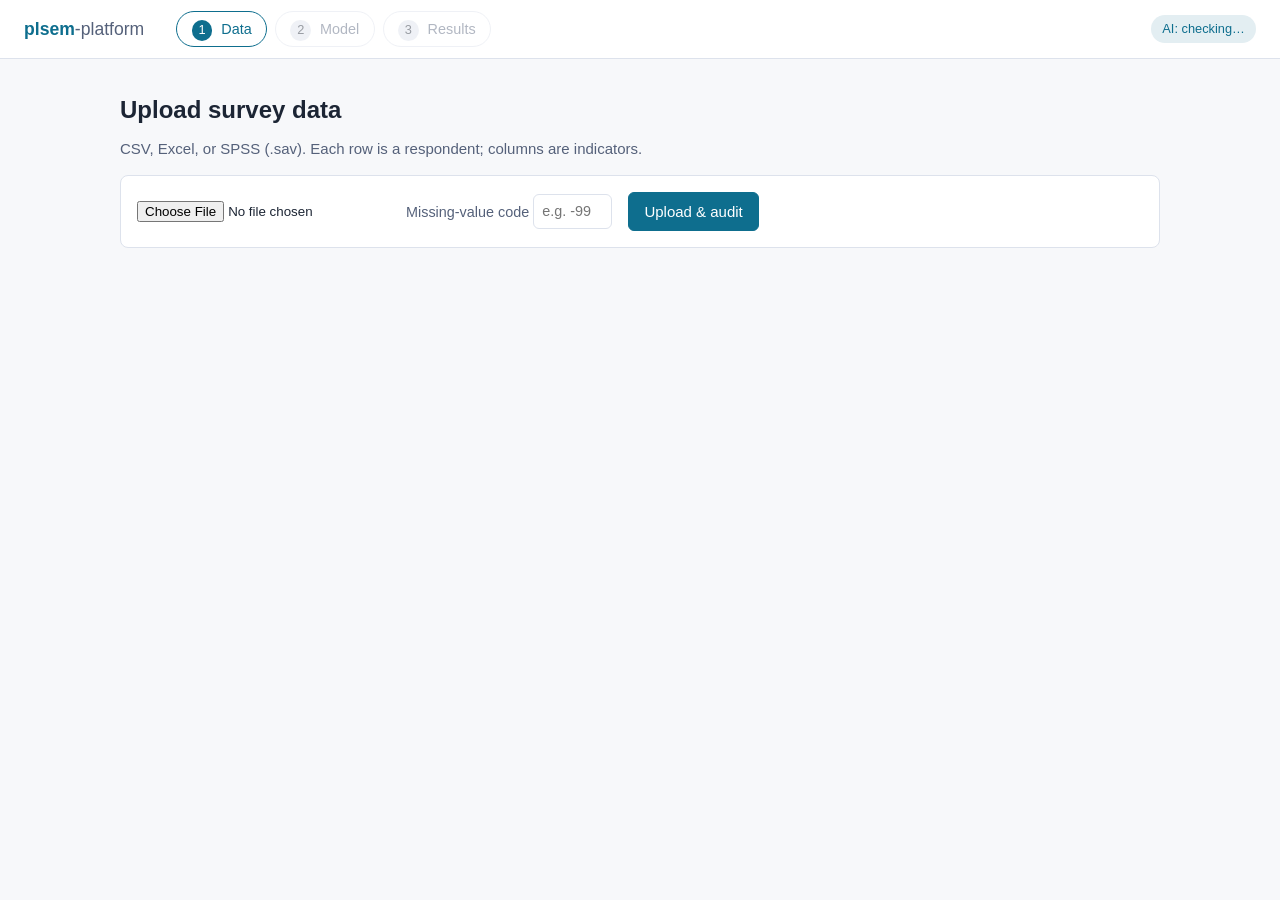
==== frontend/index.html @ 92060c92 "Completed phase 2 gaps from the blueprint" ====
<!DOCTYPE html>
<html lang="en">
<head>
<meta charset="utf-8">
<meta name="viewport" content="width=device-width, initial-scale=1">
<title>plsem-platform</title>
<link rel="stylesheet" href="style.css">
</head>
<body>
<header class="top">
  <div class="brand">plsem<span>-platform</span></div>
  <nav class="stepper">
    <button class="step active" data-step="1"><span>1</span> Data</button>
    <button class="step" data-step="2" disabled><span>2</span> Model</button>
    <button class="step" data-step="3" disabled><span>3</span> Results</button>
  </nav>
  <div id="ai-badge" class="ai-badge" title="">AI: checking…</div>
</header>

<main>
  <!-- ============ Step 1: Data ============ -->
  <section id="panel-1" class="panel">
    <h1>Upload survey data</h1>
    <p class="lead">CSV, Excel, or SPSS (.sav). Each row is a respondent; columns are indicators.</p>
    <form id="upload-form" class="card form-row">
      <input type="file" id="file-input" accept=".csv,.xlsx,.xls,.sav" required>
      <label>Missing-value code <input type="text" id="missing-code" placeholder="e.g. -99" size="6"></label>
      <button type="submit" class="primary">Upload &amp; audit</button>
    </form>
    <div id="upload-status" class="status"></div>
    <div id="data-summary" class="hidden">
      <div class="cards" id="data-cards"></div>
      <h2>Data audit</h2>
      <div id="audit-list"></div>
      <h2>Variable dictionary</h2>
      <div class="tablewrap"><table id="var-table"></table></div>
      <div class="actions"><button class="primary" id="to-model">Continue to model →</button></div>
    </div>
  </section>

  <!-- ============ Step 2: Model ============ -->
  <section id="panel-2" class="panel hidden">
    <h1>Specify the model</h1>
    <div class="toolbar">
      <button id="btn-propose" class="primary">✨ Propose model with AI</button>
      <button id="btn-example">Load example (corporate reputation)</button>
      <button id="btn-clear">Clear</button>
    </div>
    <div id="propose-status" class="status"></div>
    <div class="two-col">
      <div>
        <h2>Constructs</h2>
        <div id="construct-list"></div>
        <button id="add-construct">+ Add construct</button>
        <h2>Structural paths</h2>
        <div id="path-list"></div>
        <button id="add-path">+ Add path</button>
        <h2>Moderation <span class="hint">two-stage interaction terms</span></h2>
        <div id="interaction-list"></div>
        <button id="add-interaction">+ Add interaction</button>
      </div>
      <div>
        <h2>Path diagram</h2>
        <div class="card diagram-card"><svg id="diagram" width="100%" height="420"></svg></div>
        <div class="card run-card">
          <label>Bootstrap resamples
            <select id="nboot"><option>1000</option><option selected>5000</option><option>10000</option></select>
          </label>
          <button id="btn-run" class="primary">Run analysis</button>
          <label class="hint" title="Assumption checks (sample size 10x rule, >5% missing, straight-lining) block the run; tick to run anyway — the override is recorded with the analysis.">
            <input type="checkbox" id="override-gates"> override assumption gates
          </label>
          <div id="run-status" class="status"></div>
        </div>
      </div>
    </div>
  </section>

  <!-- ============ Step 3: Results ============ -->
  <section id="panel-3" class="panel hidden">
    <h1>Results</h1>
    <div class="cards" id="result-cards"></div>
    <div class="toolbar">
      <a id="btn-report" class="button primary" href="#" download>⬇ Report (.docx)</a>
      <button id="btn-pdf">⬇ PDF</button>
      <a id="btn-xlsx" class="button" href="#" download>⬇ Excel (.xlsx)</a>
      <a id="btn-pptx" class="button" href="#" download>⬇ Slides (.pptx)</a>
      <button id="btn-interpret">✨ Generate AI interpretation</button>
      <a id="btn-json" class="button" href="#" target="_blank">Raw results JSON</a>
    </div>
    <div id="interpret-status" class="status"></div>
    <div id="interpretation" class="hidden">
      <h2>AI interpretation</h2>
      <div id="interp-sections"></div>
    </div>
    <h2>Hypotheses</h2>
    <div class="tablewrap"><table id="hyp-table"></table></div>
    <div id="mediation-block" class="hidden">
      <h3>Mediation — specific indirect effects <span class="hint">Zhao et al. (2010)</span></h3>
      <div class="tablewrap"><table id="med-table"></table></div>
    </div>
    <div id="slopes-block" class="hidden">
      <h3>Simple slopes <span class="hint">moderation probing, ±1 SD of the moderator</span></h3>
      <div class="card diagram-card chart-card">
        <svg id="slopes-plot" width="100%" height="330"></svg>
      </div>
    </div>
    <h2>Measurement model</h2>
    <div class="tablewrap"><table id="rel-table"></table></div>
    <h3>Discriminant validity (HTMT)</h3>
    <div class="tablewrap"><table id="htmt-table"></table></div>
    <h2>Structural model</h2>
    <div class="tablewrap"><table id="struct-table"></table></div>
    <div id="ipma-block" class="hidden">
      <h2>Importance–performance map <span class="hint">IPMA, Ringle &amp; Sarstedt (2016)</span></h2>
      <p class="hint" id="ipma-note"></p>
      <div class="card diagram-card chart-card">
        <svg id="ipma-map" width="100%" height="380"></svg>
        <div id="ipma-tip" class="chart-tip hidden"></div>
      </div>
      <div class="tablewrap"><table id="ipma-table"></table></div>
    </div>
    <div id="mga-panel" class="hidden">
      <h2>Multi-group analysis <span class="hint">MICOM-gated, Henseler et al. (2016)</span></h2>
      <div class="card form-row">
        <label>Grouping variable <select id="mga-var"></select></label>
        <label>Group A <select id="mga-a"></select></label>
        <label>Group B <select id="mga-b"></select></label>
        <label>Permutations
          <select id="mga-nperm"><option>500</option><option selected>1000</option><option>5000</option></select>
        </label>
        <button id="btn-mga" class="primary">Compare groups</button>
      </div>
      <div id="mga-status" class="status"></div>
      <div id="mga-results" class="hidden">
        <p id="mga-verdict"></p>
        <h3>MICOM — compositional invariance (step 2)</h3>
        <div class="tablewrap"><table id="micom2-table"></table></div>
        <h3>MICOM — equality of means and variances (step 3)</h3>
        <div class="tablewrap"><table id="micom3-table"></table></div>
        <h3>Path differences</h3>
        <div class="tablewrap"><table id="mga-path-table"></table></div>
      </div>
    </div>
    <div id="chat-block" class="hidden">
      <h2>Research assistant <span class="hint">grounded in this analysis only</span></h2>
      <div id="chat-log" class="card chat-log"></div>
      <form id="chat-form" class="form-row">
        <input type="text" id="chat-input" placeholder="Ask about a result, a threshold, what to fix…" size="60">
        <button type="submit" class="primary">Send</button>
      </form>
      <div id="chat-status" class="status"></div>
    </div>
  </section>
</main>
<script src="app.js"></script>
</body>
</html>
---- frontend/style.css ----
:root {
  --ground: #f7f8fa;
  --surface: #ffffff;
  --ink: #1c2534;
  --ink-soft: #55617a;
  --line: #dde2ec;
  --accent: #0e6e8e;
  --accent-soft: #e3eef2;
  --pass: #2e7d4f;
  --pass-soft: #e2f2e9;
  --review: #9a6a0b;
  --review-soft: #f6eedc;
  --fail: #b3373c;
  --fail-soft: #f9e5e6;
}
* { box-sizing: border-box; }
body {
  margin: 0;
  font-family: -apple-system, "Segoe UI", Roboto, sans-serif;
  background: var(--ground);
  color: var(--ink);
  font-size: 15px;
  line-height: 1.55;
}
header.top {
  display: flex; align-items: center; gap: 2rem;
  padding: 0.7rem 1.5rem;
  background: var(--surface);
  border-bottom: 1px solid var(--line);
  position: sticky; top: 0; z-index: 10;
}
.brand { font-weight: 700; font-size: 1.1rem; color: var(--accent); }
.brand span { color: var(--ink-soft); font-weight: 400; }
.stepper { display: flex; gap: 0.5rem; flex: 1; }
.step {
  border: 1px solid var(--line); background: var(--surface); color: var(--ink-soft);
  border-radius: 999px; padding: 0.35rem 0.9rem; cursor: pointer; font-size: 0.9rem;
}
.step span {
  display: inline-block; width: 1.3rem; height: 1.3rem; border-radius: 50%;
  background: var(--line); color: var(--ink); text-align: center; line-height: 1.3rem;
  font-size: 0.8rem; margin-right: 0.3rem;
}
.step.active { border-color: var(--accent); color: var(--accent); }
.step.active span { background: var(--accent); color: #fff; }
.step:disabled { opacity: 0.45; cursor: default; }
.ai-badge { font-size: 0.8rem; padding: 0.25rem 0.7rem; border-radius: 999px; background: var(--accent-soft); color: var(--accent); }
.ai-badge.off { background: var(--review-soft); color: var(--review); }

main { max-width: 68rem; margin: 0 auto; padding: 1.5rem; }
.panel h1 { font-size: 1.5rem; margin: 0.5rem 0; }
.panel h2 { font-size: 1.1rem; margin: 1.5rem 0 0.5rem; }
.panel h3 { font-size: 0.95rem; margin: 1rem 0 0.4rem; color: var(--ink-soft); }
.lead { color: var(--ink-soft); margin-top: 0; }
.hidden { display: none !important; }

.card {
  background: var(--surface); border: 1px solid var(--line);
  border-radius: 8px; padding: 1rem;
}
.form-row { display: flex; gap: 1rem; align-items: center; flex-wrap: wrap; }
.form-row label { color: var(--ink-soft); font-size: 0.9rem; }
input[type="text"], select {
  border: 1px solid var(--line); border-radius: 6px; padding: 0.35rem 0.5rem;
  font: inherit; background: var(--surface);
}
button, .button {
  border: 1px solid var(--line); background: var(--surface); color: var(--ink);
  border-radius: 6px; padding: 0.45rem 0.95rem; font: inherit; cursor: pointer;
  text-decoration: none; display: inline-block;
}
button:hover, .button:hover { border-color: var(--accent); }
.primary { background: var(--accent); border-color: var(--accent); color: #fff; }
.primary:hover { filter: brightness(1.08); }
.toolbar { display: flex; gap: 0.6rem; margin: 0.8rem 0; flex-wrap: wrap; }
.actions { margin-top: 1.2rem; }
.status { margin: 0.6rem 0; font-size: 0.9rem; color: var(--ink-soft); min-height: 1.2em; }
.status.error { color: var(--fail); }

.cards { display: flex; gap: 0.8rem; flex-wrap: wrap; margin: 1rem 0; }
.stat {
  background: var(--surface); border: 1px solid var(--line); border-radius: 8px;
  padding: 0.7rem 1.1rem; min-width: 8.5rem;
}
.stat .v { font-size: 1.5rem; font-weight: 700; font-variant-numeric: tabular-nums; }
.stat .l { font-size: 0.78rem; color: var(--ink-soft); text-transform: uppercase; letter-spacing: 0.06em; }
.stat.good .v { color: var(--pass); }
.stat.warn .v { color: var(--review); }
.stat.bad .v { color: var(--fail); }

.tablewrap { overflow-x: auto; background: var(--surface); border: 1px solid var(--line); border-radius: 8px; }
table { border-collapse: collapse; width: 100%; font-size: 0.88rem; }
th, td { text-align: left; padding: 0.45rem 0.8rem; border-bottom: 1px solid var(--line); white-space: nowrap; }
tr:last-child td { border-bottom: none; }
th { font-size: 0.72rem; text-transform: uppercase; letter-spacing: 0.07em; color: var(--ink-soft); background: var(--ground); }
td { font-variant-numeric: tabular-nums; }

.badge {
  display: inline-block; padding: 0.1rem 0.55rem; border-radius: 999px;
  font-size: 0.75rem; font-weight: 600;
}
.badge.pass, .badge.supported, .badge.ok { background: var(--pass-soft); color: var(--pass); }
.badge.review, .badge.warning { background: var(--review-soft); color: var(--review); }
.badge.fail, .badge.not-supported { background: var(--fail-soft); color: var(--fail); }
.badge.info, .badge.neutral { background: var(--accent-soft); color: var(--accent); }

.audit-item {
  background: var(--surface); border: 1px solid var(--line); border-left: 3px solid var(--accent);
  border-radius: 0 6px 6px 0; padding: 0.55rem 0.9rem; margin: 0.4rem 0; font-size: 0.9rem;
}
.audit-item.warning { border-left-color: var(--review); }

.two-col { display: grid; grid-template-columns: 1fr 1.1fr; gap: 1.5rem; }
@media (max-width: 900px) { .two-col { grid-template-columns: 1fr; } }

.construct-row, .path-row {
  display: flex; gap: 0.5rem; align-items: flex-start; flex-wrap: wrap;
  background: var(--surface); border: 1px solid var(--line); border-radius: 8px;
  padding: 0.6rem; margin: 0.45rem 0;
}
.construct-row input[type="text"] { width: 6.5rem; font-weight: 600; }
.construct-row select.items { min-width: 12rem; min-height: 4.5rem; }
.path-row select { min-width: 7rem; }
.rm { border: none; background: none; color: var(--fail); cursor: pointer; font-size: 1rem; padding: 0.2rem 0.4rem; }

.hint { font-size: 0.75rem; font-weight: 400; color: var(--ink-soft); margin-left: 0.4rem; }

.interp-card { margin: 0.6rem 0; }
.interp-card h3 { margin: 0 0 0.4rem; color: var(--accent); }
.interp-card p { margin: 0.4rem 0; max-width: 60rem; }

.diagram-card { padding: 0.4rem; }
.run-card { margin-top: 1rem; display: flex; gap: 1rem; align-items: center; flex-wrap: wrap; }
#diagram .node ellipse { fill: var(--accent-soft); stroke: var(--accent); }
#diagram .node.formative ellipse,
#diagram .node.higher_order_formative ellipse { fill: #fff; stroke-dasharray: 4 3; }
#diagram .node.higher_order_reflective ellipse,
#diagram .node.higher_order_formative ellipse { stroke-width: 2.5; }
#diagram .node.interaction ellipse { fill: #fdf3e3; stroke: #c98a2b; stroke-dasharray: 2 3; }
#diagram .node text { font-size: 12px; font-weight: 600; fill: var(--ink); }
#diagram .edge { stroke: var(--ink-soft); fill: none; marker-end: url(#arrow); }

/* IPMA priority map */
.chart-card { position: relative; }
#ipma-map .ipma-dot { fill: #0c7fa8; stroke: var(--surface); stroke-width: 2; cursor: pointer; }
#ipma-map .ipma-label { font-size: 11.5px; font-weight: 600; fill: var(--ink); }
#ipma-map .axis { stroke: var(--line); fill: none; }
#ipma-map .tick { font-size: 10.5px; fill: var(--ink-soft); }
#ipma-map .axis-title { font-size: 11px; fill: var(--ink-soft); }
#ipma-map .quadrant { stroke: var(--line); stroke-dasharray: 4 4; }
#ipma-map .quadrant-caption { font-size: 10.5px; fill: var(--ink-soft); font-style: italic; }
.chart-tip {
  position: absolute; pointer-events: none; background: var(--ink); color: #fff;
  font-size: 0.75rem; line-height: 1.35; padding: 0.35rem 0.55rem; border-radius: 6px;
  max-width: 15rem; z-index: 10;
}

/* Simple slopes + research chat */
#slopes-plot .slope-label { font-size: 11.5px; font-weight: 600; }
.chat-log { max-height: 22rem; overflow-y: auto; padding: 0.8rem; }
.chat-msg { margin: 0.4rem 0; padding: 0.5rem 0.8rem; border-radius: 10px; max-width: 46rem; line-height: 1.45; }
.chat-msg.user { background: var(--accent-soft); margin-left: auto; text-align: right; }
.chat-msg.assistant { background: var(--ground); border: 1px solid var(--line); }
.run-card label.hint input { vertical-align: -2px; }
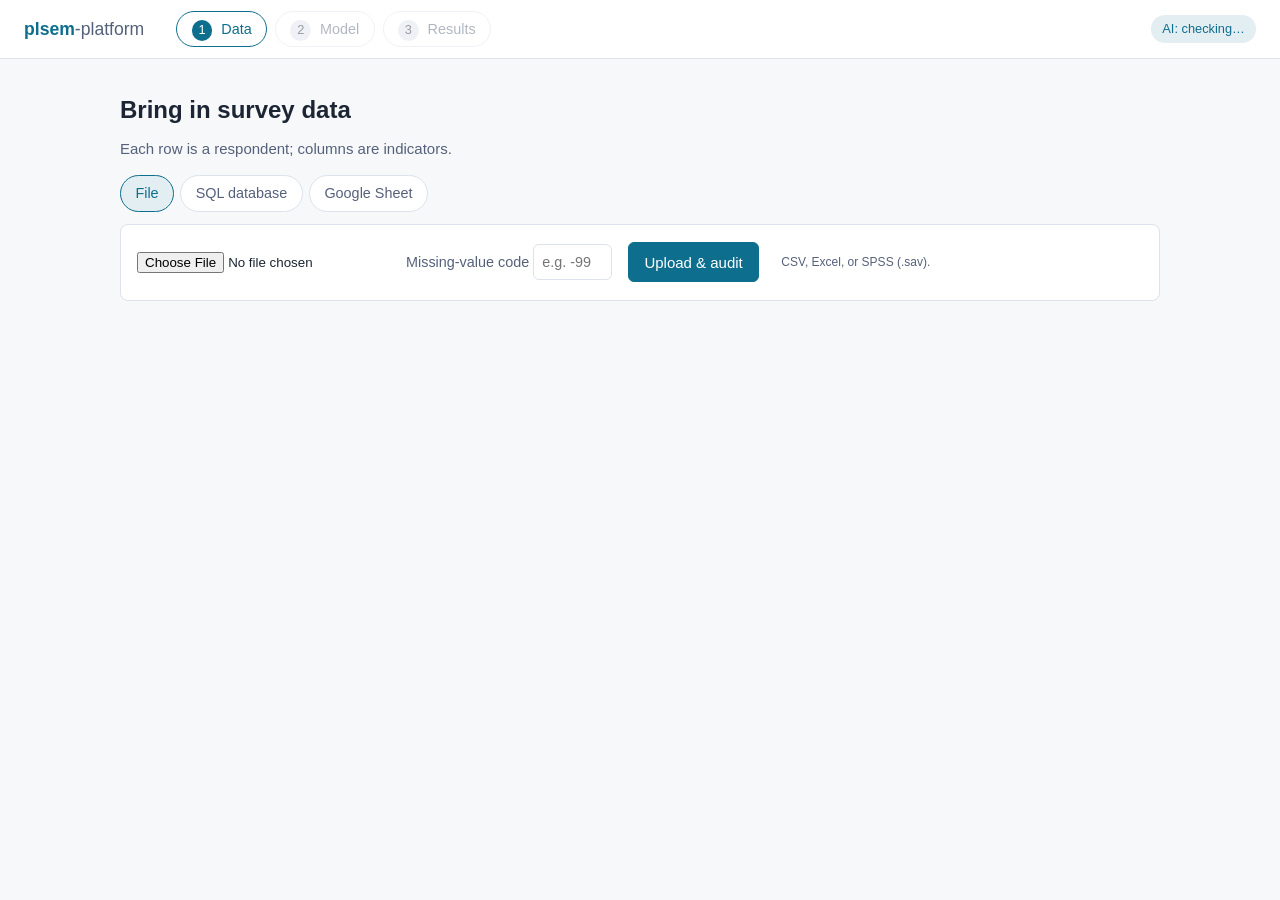
==== commit 5359ecb2: "Added connectors to the webapp as part of phase 3" ====
--- a/frontend/index.html
+++ b/frontend/index.html
@@ -20,12 +20,44 @@
 <main>
   <!-- ============ Step 1: Data ============ -->
   <section id="panel-1" class="panel">
-    <h1>Upload survey data</h1>
-    <p class="lead">CSV, Excel, or SPSS (.sav). Each row is a respondent; columns are indicators.</p>
-    <form id="upload-form" class="card form-row">
+    <h1>Bring in survey data</h1>
+    <p class="lead">Each row is a respondent; columns are indicators.</p>
+    <div class="source-tabs" role="tablist">
+      <button class="source-tab active" data-source="file">File</button>
+      <button class="source-tab" data-source="sql">SQL database</button>
+      <button class="source-tab" data-source="gsheet">Google Sheet</button>
+    </div>
+
+    <form id="upload-form" class="card form-row source-panel" data-source="file">
       <input type="file" id="file-input" accept=".csv,.xlsx,.xls,.sav" required>
       <label>Missing-value code <input type="text" id="missing-code" placeholder="e.g. -99" size="6"></label>
       <button type="submit" class="primary">Upload &amp; audit</button>
+      <p class="hint">CSV, Excel, or SPSS (.sav).</p>
+    </form>
+
+    <form id="sql-form" class="card form-col source-panel hidden" data-source="sql">
+      <label>Database URL (SQLAlchemy DSN)
+        <input type="text" id="sql-dsn" placeholder="postgresql+psycopg://user:pw@host:5432/dbname" required>
+      </label>
+      <label>SELECT query
+        <textarea id="sql-query" rows="3" placeholder="SELECT * FROM survey_responses" required></textarea>
+      </label>
+      <div class="form-row">
+        <label>Missing-value code <input type="text" id="sql-missing" placeholder="e.g. -99" size="6"></label>
+        <button type="submit" class="primary">Run query &amp; audit</button>
+      </div>
+      <p class="hint">Read-only: a single SELECT is run verbatim. Use a read-only account; the DSN is not stored after ingestion.</p>
+    </form>
+
+    <form id="gsheet-form" class="card form-col source-panel hidden" data-source="gsheet">
+      <label>Google Sheet URL
+        <input type="text" id="gsheet-url" placeholder="https://docs.google.com/spreadsheets/d/…/edit#gid=0" required>
+      </label>
+      <div class="form-row">
+        <label>Missing-value code <input type="text" id="gsheet-missing" placeholder="e.g. -99" size="6"></label>
+        <button type="submit" class="primary">Import &amp; audit</button>
+      </div>
+      <p class="hint">Set sharing to “Anyone with the link” (Viewer). The tab is taken from the URL’s gid.</p>
     </form>
     <div id="upload-status" class="status"></div>
     <div id="data-summary" class="hidden">
--- a/frontend/style.css
+++ b/frontend/style.css
@@ -60,6 +60,21 @@
 }
 .form-row { display: flex; gap: 1rem; align-items: center; flex-wrap: wrap; }
 .form-row label { color: var(--ink-soft); font-size: 0.9rem; }
+
+/* Data-source tabs (file / SQL / Google Sheet) */
+.source-tabs { display: flex; gap: 0.4rem; margin-bottom: 0.75rem; }
+.source-tab {
+  border: 1px solid var(--line); background: var(--surface); color: var(--ink-soft);
+  padding: 0.4rem 0.9rem; border-radius: 999px; cursor: pointer; font-size: 0.9rem;
+}
+.source-tab.active { border-color: var(--accent); color: var(--accent); background: var(--accent-soft); }
+.form-col { display: flex; flex-direction: column; gap: 0.75rem; align-items: stretch; }
+.form-col > label { display: flex; flex-direction: column; gap: 0.3rem; color: var(--ink-soft); font-size: 0.9rem; }
+.form-col input[type="text"], .form-col textarea {
+  width: 100%; border: 1px solid var(--line); border-radius: 6px; padding: 0.35rem 0.5rem;
+  font-family: inherit; font-size: 0.9rem;
+}
+.form-col textarea { font-family: ui-monospace, SFMono-Regular, Menlo, monospace; resize: vertical; }
 input[type="text"], select {
   border: 1px solid var(--line); border-radius: 6px; padding: 0.35rem 0.5rem;
   font: inherit; background: var(--surface);
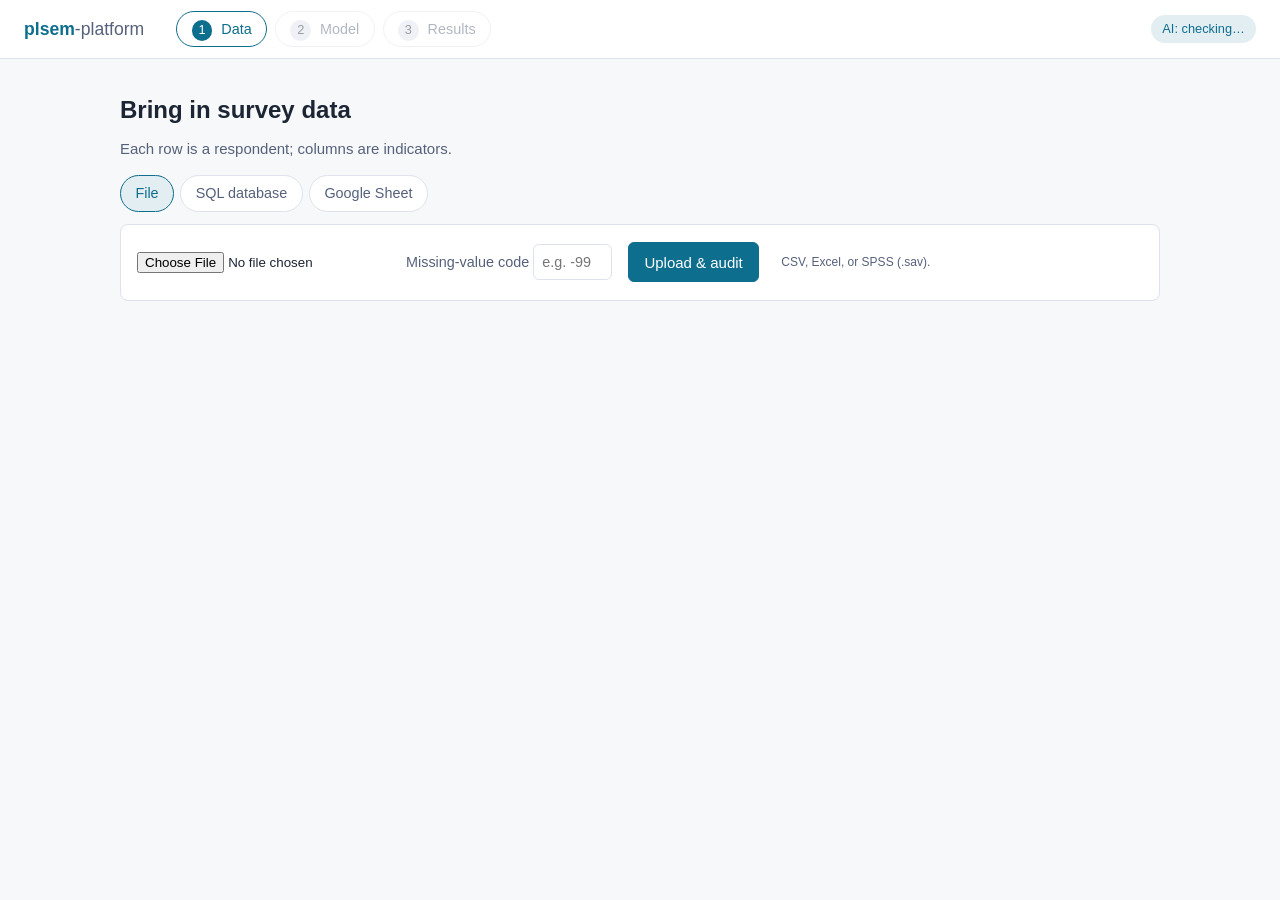
==== commit 76afaff8: "Built a publishing assistant with phase 4" ====
--- a/frontend/index.html
+++ b/frontend/index.html
@@ -183,6 +183,60 @@
       </form>
       <div id="chat-status" class="status"></div>
     </div>
+
+    <h2>Literature <span class="hint">candidate references per hypothesis (Crossref)</span></h2>
+    <div class="card">
+      <div class="form-row">
+        <button id="btn-citations">🔎 Find supporting literature</button>
+        <div id="citations-status" class="status"></div>
+      </div>
+      <div id="citations-list"></div>
+    </div>
+
+    <h2>Publishing assistant <span class="hint">reviewer-anticipation checks &amp; a submission draft</span></h2>
+    <div class="card">
+      <div class="form-row">
+        <button id="btn-reviewer">🛡 Anticipate reviewer concerns</button>
+        <div id="reviewer-status" class="status"></div>
+      </div>
+      <div id="reviewer-summary" class="hidden"></div>
+      <div id="reviewer-list"></div>
+      <div id="publish-draft" class="hidden">
+        <div class="form-col">
+          <label>Study description <span class="hint">optional — sharpens the abstract</span>
+            <textarea id="pub-study" rows="2" placeholder="One or two sentences on the study, sample, and aim"></textarea>
+          </label>
+          <div class="form-row">
+            <label>Target outlet <input type="text" id="pub-journal" placeholder="e.g. Journal of Business Research" size="26"></label>
+            <label>Mode
+              <select id="pub-mode">
+                <option value="journal">Journal article</option>
+                <option value="thesis">Thesis / dissertation</option>
+              </select>
+            </label>
+            <button id="btn-manuscript" class="primary">✨ Draft submission front matter</button>
+            <div id="manuscript-status" class="status"></div>
+          </div>
+        </div>
+        <div id="manuscript" class="hidden"></div>
+      </div>
+    </div>
+
+    <h2>Share &amp; collaborate</h2>
+    <div class="card">
+      <div class="form-row">
+        <label>Access
+          <select id="share-scope">
+            <option value="view">View only</option>
+            <option value="comment">View &amp; comment</option>
+          </select>
+        </label>
+        <label>Label <input type="text" id="share-label" placeholder="e.g. thesis committee" size="20"></label>
+        <button id="btn-share" class="primary">Create share link</button>
+        <div id="share-status" class="status"></div>
+      </div>
+      <div id="share-list"></div>
+    </div>
   </section>
 </main>
 <script src="app.js"></script>
--- a/frontend/style.css
+++ b/frontend/style.css
@@ -170,6 +170,38 @@
   max-width: 15rem; z-index: 10;
 }
 
+/* Literature citations */
+.citation-group { margin: 0.6rem 0 0.9rem; }
+.citation-group h4 { margin: 0 0 0.35rem; font-size: 0.95rem; }
+.ref { padding: 0.35rem 0; border-top: 1px solid var(--line); }
+.ref-title { font-size: 0.9rem; }
+
+/* Publishing assistant */
+#reviewer-summary { margin: 0.6rem 0; }
+.concern { border: 1px solid var(--line); border-left-width: 3px; border-radius: 6px;
+  padding: 0.6rem 0.75rem; margin: 0.5rem 0; background: var(--surface); }
+.concern-high { border-left-color: var(--fail); }
+.concern-medium { border-left-color: var(--review); }
+.concern-low, .concern-info { border-left-color: var(--line); }
+.concern-head { display: flex; align-items: center; gap: 0.5rem; margin-bottom: 0.3rem; }
+.concern-area { font-size: 0.8rem; color: var(--ink-soft); text-transform: capitalize; }
+.concern-text { margin: 0.2rem 0; }
+.concern-fix { margin: 0.3rem 0 0; font-size: 0.9rem; }
+.sev-badge { font-size: 0.72rem; font-weight: 600; padding: 0.15rem 0.55rem; border-radius: 999px; }
+.sev-high { background: var(--fail-soft); color: var(--fail); }
+.sev-medium { background: var(--review-soft); color: var(--review); }
+.sev-low, .sev-info { background: var(--accent-soft); color: var(--accent); }
+#publish-draft { margin-top: 0.9rem; border-top: 1px solid var(--line); padding-top: 0.9rem; }
+#manuscript h4 { margin: 0.9rem 0 0.3rem; font-size: 0.92rem; color: var(--ink-soft); }
+#manuscript ul { margin: 0.2rem 0; padding-left: 1.2rem; }
+
+/* Share & collaborate */
+.share-table { width: 100%; margin-top: 0.6rem; font-size: 0.88rem; }
+.share-table td a { font-family: ui-monospace, SFMono-Regular, Menlo, monospace; }
+.copy-share, .revoke-share { font-size: 0.8rem; padding: 0.2rem 0.5rem; margin-left: 0.3rem; }
+.shared-tag { margin-left: auto; font-size: 0.85rem; color: var(--ink-soft);
+  background: var(--accent-soft); padding: 0.25rem 0.7rem; border-radius: 999px; }
+
 /* Simple slopes + research chat */
 #slopes-plot .slope-label { font-size: 11.5px; font-weight: 600; }
 .chat-log { max-height: 22rem; overflow-y: auto; padding: 0.8rem; }
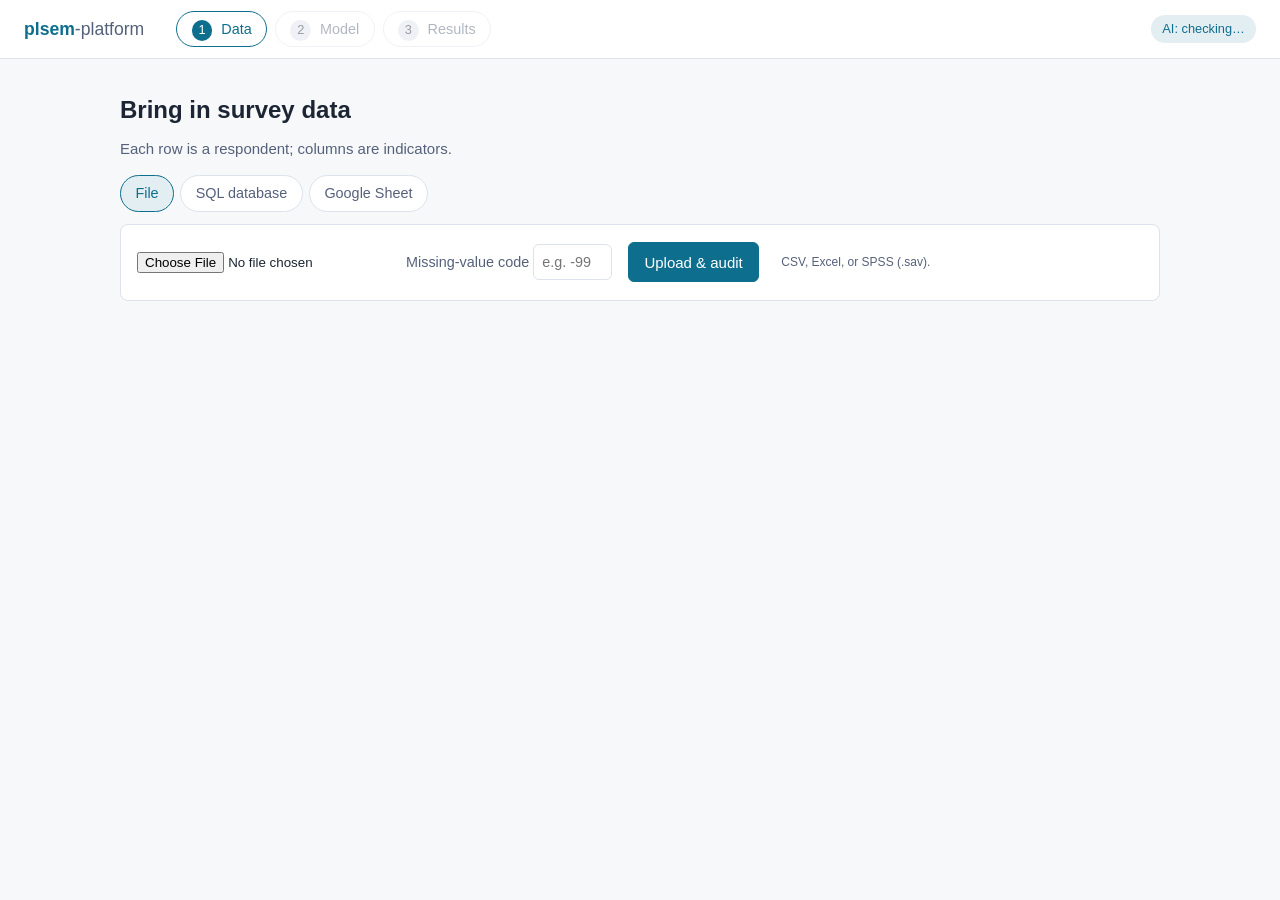
==== commit 097808be: "added a loading indicator" ====
--- a/frontend/index.html
+++ b/frontend/index.html
@@ -96,7 +96,7 @@
         <div class="card diagram-card"><svg id="diagram" width="100%" height="420"></svg></div>
         <div class="card run-card">
           <label>Bootstrap resamples
-            <select id="nboot"><option>1000</option><option selected>5000</option><option>10000</option></select>
+            <select id="nboot"><option selected>1000</option><option>5000</option><option>10000</option></select>
           </label>
           <button id="btn-run" class="primary">Run analysis</button>
           <label class="hint" title="Assumption checks (sample size 10x rule, >5% missing, straight-lining) block the run; tick to run anyway — the override is recorded with the analysis.">
--- a/frontend/style.css
+++ b/frontend/style.css
@@ -91,6 +91,12 @@
 .actions { margin-top: 1.2rem; }
 .status { margin: 0.6rem 0; font-size: 0.9rem; color: var(--ink-soft); min-height: 1.2em; }
 .status.error { color: var(--fail); }
+.spinner { display: inline-block; width: 0.85em; height: 0.85em; margin-right: 0.5em;
+  vertical-align: -0.1em; border: 2px solid var(--accent-soft); border-top-color: var(--accent);
+  border-radius: 50%; animation: spin 0.7s linear infinite; }
+@keyframes spin { to { transform: rotate(360deg); } }
+/* Also pulse the primary button while an action is in flight. */
+button.primary:disabled { opacity: 0.7; cursor: progress; }
 
 .cards { display: flex; gap: 0.8rem; flex-wrap: wrap; margin: 1rem 0; }
 .stat {
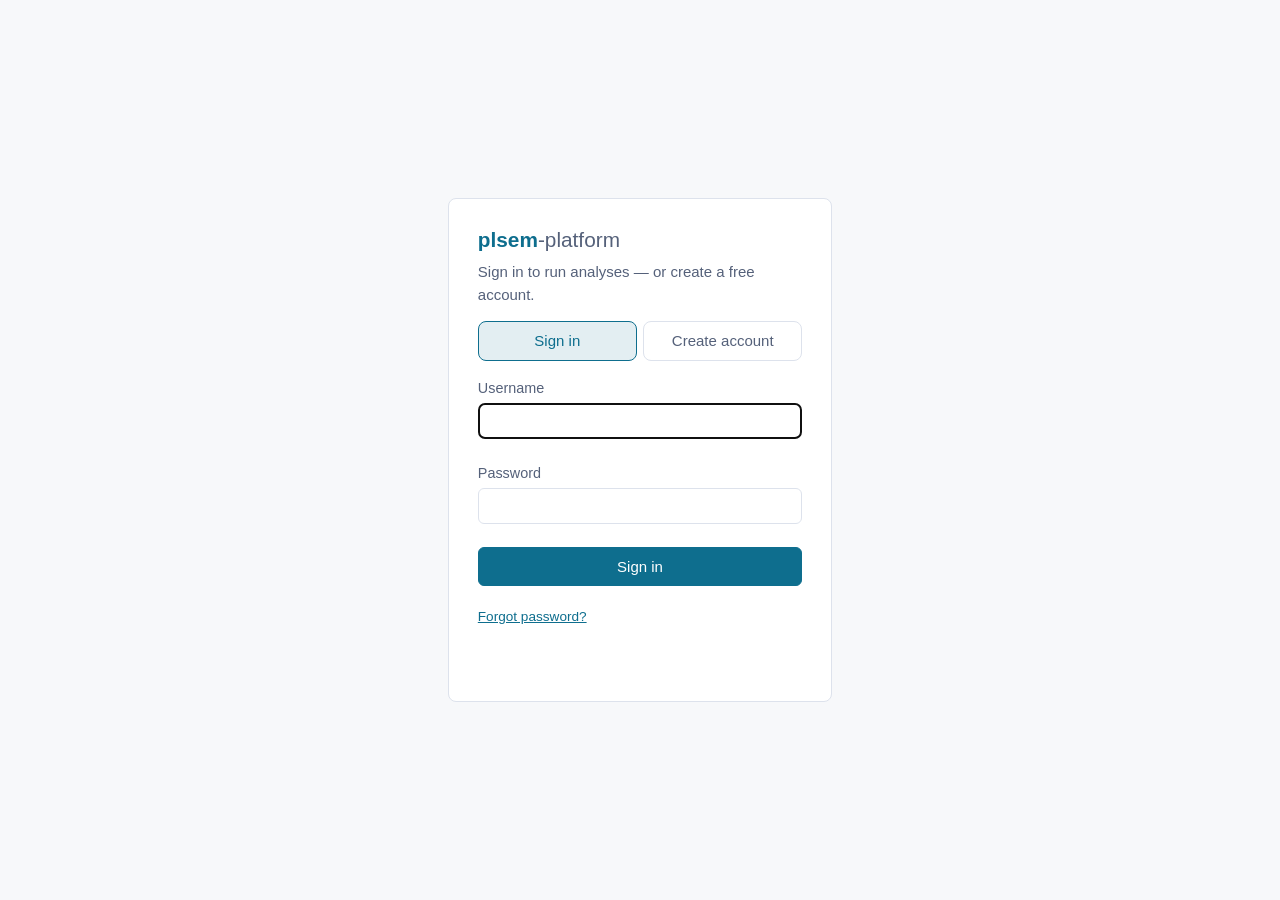
==== commit f853823b: "added google authentication and user accounts" ====
--- a/frontend/index.html
+++ b/frontend/index.html
@@ -15,7 +15,45 @@
     <button class="step" data-step="3" disabled><span>3</span> Results</button>
   </nav>
   <div id="ai-badge" class="ai-badge" title="">AI: checking…</div>
+  <div id="user-chip" class="user-chip hidden">
+    <span id="user-name"></span>
+    <button id="btn-logout" title="Sign out">Sign out</button>
+  </div>
 </header>
+
+<!-- ============ Login / signup (shown until a session exists) ============ -->
+<div id="auth-overlay" class="auth-overlay hidden">
+  <div class="auth-card card">
+    <div class="brand">plsem<span>-platform</span></div>
+    <p class="lead">Sign in to run analyses — or create a free account.</p>
+    <a id="auth-google" class="button google-btn hidden" href="/api/auth/google">
+      <svg viewBox="0 0 24 24" width="18" height="18" aria-hidden="true"><path fill="#4285F4" d="M23.5 12.3c0-.9-.1-1.5-.3-2.2H12v4.1h6.5c-.1 1.1-.8 2.7-2.4 3.8l3.7 2.9c2.3-2.1 3.7-5.1 3.7-8.6z"/><path fill="#34A853" d="M12 24c3.2 0 6-1.1 7.9-2.9l-3.7-2.9c-1 .7-2.4 1.2-4.2 1.2-3.2 0-6-2.1-6.9-5.1l-3.9 3C3.2 21.3 7.3 24 12 24z"/><path fill="#FBBC05" d="M5.1 14.3a7.3 7.3 0 0 1 0-4.6l-3.9-3a12 12 0 0 0 0 10.6l3.9-3z"/><path fill="#EA4335" d="M12 4.7c1.8 0 3 .8 3.7 1.4l3.3-3.2C17 1.1 15.2 0 12 0 7.3 0 3.2 2.7 1.2 6.7l3.9 3c.9-3 3.7-5 6.9-5z"/></svg>
+      Continue with Google
+    </a>
+    <div id="auth-divider" class="auth-divider hidden">or</div>
+    <div class="auth-tabs" role="tablist">
+      <button id="auth-tab-login" class="auth-tab active" type="button">Sign in</button>
+      <button id="auth-tab-register" class="auth-tab" type="button">Create account</button>
+    </div>
+    <form id="auth-form" class="form-col">
+      <label id="auth-username-label">Username
+        <input type="text" id="auth-username" autocomplete="username" required
+               minlength="3" maxlength="32" pattern="[A-Za-z0-9][A-Za-z0-9._\-]*"
+               title="letters, digits, dots, dashes, underscores">
+      </label>
+      <label id="auth-email-label" class="hidden">Email
+        <input type="email" id="auth-email" autocomplete="email" maxlength="254" disabled>
+      </label>
+      <label id="auth-password-label">Password
+        <input type="password" id="auth-password" autocomplete="current-password"
+               required minlength="8">
+      </label>
+      <button type="submit" class="primary" id="auth-submit">Sign in</button>
+      <button type="button" id="auth-forgot" class="linklike">Forgot password?</button>
+      <div id="auth-status" class="status"></div>
+    </form>
+  </div>
+</div>
 
 <main>
   <!-- ============ Step 1: Data ============ -->
@@ -116,7 +154,6 @@
       <a id="btn-report" class="button primary" href="#" download>⬇ Report (.docx)</a>
       <button id="btn-pdf">⬇ PDF</button>
       <a id="btn-xlsx" class="button" href="#" download>⬇ Excel (.xlsx)</a>
-      <a id="btn-pptx" class="button" href="#" download>⬇ Slides (.pptx)</a>
       <button id="btn-interpret">✨ Generate AI interpretation</button>
       <a id="btn-json" class="button" href="#" target="_blank">Raw results JSON</a>
     </div>
--- a/frontend/style.css
+++ b/frontend/style.css
@@ -70,12 +70,13 @@
 .source-tab.active { border-color: var(--accent); color: var(--accent); background: var(--accent-soft); }
 .form-col { display: flex; flex-direction: column; gap: 0.75rem; align-items: stretch; }
 .form-col > label { display: flex; flex-direction: column; gap: 0.3rem; color: var(--ink-soft); font-size: 0.9rem; }
-.form-col input[type="text"], .form-col textarea {
+.form-col input[type="text"], .form-col input[type="email"], .form-col input[type="password"],
+.form-col textarea {
   width: 100%; border: 1px solid var(--line); border-radius: 6px; padding: 0.35rem 0.5rem;
   font-family: inherit; font-size: 0.9rem;
 }
 .form-col textarea { font-family: ui-monospace, SFMono-Regular, Menlo, monospace; resize: vertical; }
-input[type="text"], select {
+input[type="text"], input[type="email"], input[type="password"], select {
   border: 1px solid var(--line); border-radius: 6px; padding: 0.35rem 0.5rem;
   font: inherit; background: var(--surface);
 }
@@ -215,3 +216,41 @@
 .chat-msg.user { background: var(--accent-soft); margin-left: auto; text-align: right; }
 .chat-msg.assistant { background: var(--ground); border: 1px solid var(--line); }
 .run-card label.hint input { vertical-align: -2px; }
+
+/* ------------------------------ auth ------------------------------ */
+.auth-overlay {
+  position: fixed; inset: 0; z-index: 50;
+  background: var(--ground);
+  display: flex; align-items: center; justify-content: center;
+}
+.auth-card { width: min(24rem, 92vw); padding: 1.6rem 1.8rem; }
+.auth-card .brand { font-size: 1.3rem; margin-bottom: 0.2rem; }
+.auth-tabs { display: flex; gap: 0.4rem; margin: 0.8rem 0 1rem; }
+.auth-tab {
+  flex: 1; padding: 0.45rem 0; border-radius: 8px;
+  border: 1px solid var(--line); background: var(--surface); color: var(--ink-soft);
+}
+.auth-tab.active { border-color: var(--accent); color: var(--accent); background: var(--accent-soft); }
+.auth-card form label { display: block; margin-bottom: 0.7rem; color: var(--ink-soft); }
+.auth-card form input { width: 100%; margin-top: 0.25rem; }
+.user-chip { display: flex; align-items: center; gap: 0.6rem; font-size: 0.85rem; }
+.user-chip #user-name { color: var(--ink-soft); font-weight: 600; }
+.user-chip button { font-size: 0.8rem; padding: 0.25rem 0.7rem; }
+.linklike {
+  border: none; background: none; padding: 0; margin-top: 0.5rem;
+  color: var(--accent); text-decoration: underline; cursor: pointer;
+  font-size: 0.85rem; align-self: flex-start;
+}
+.google-btn {
+  display: flex; align-items: center; justify-content: center; gap: 0.6rem;
+  width: 100%; padding: 0.55rem 0; border: 1px solid var(--line); border-radius: 8px;
+  background: var(--surface); color: var(--ink); text-decoration: none; font-weight: 600;
+}
+.google-btn:hover { background: var(--ground); }
+.auth-divider {
+  display: flex; align-items: center; gap: 0.8rem; margin: 0.9rem 0 0.2rem;
+  color: var(--ink-soft); font-size: 0.8rem;
+}
+.auth-divider::before, .auth-divider::after {
+  content: ""; flex: 1; border-top: 1px solid var(--line);
+}
